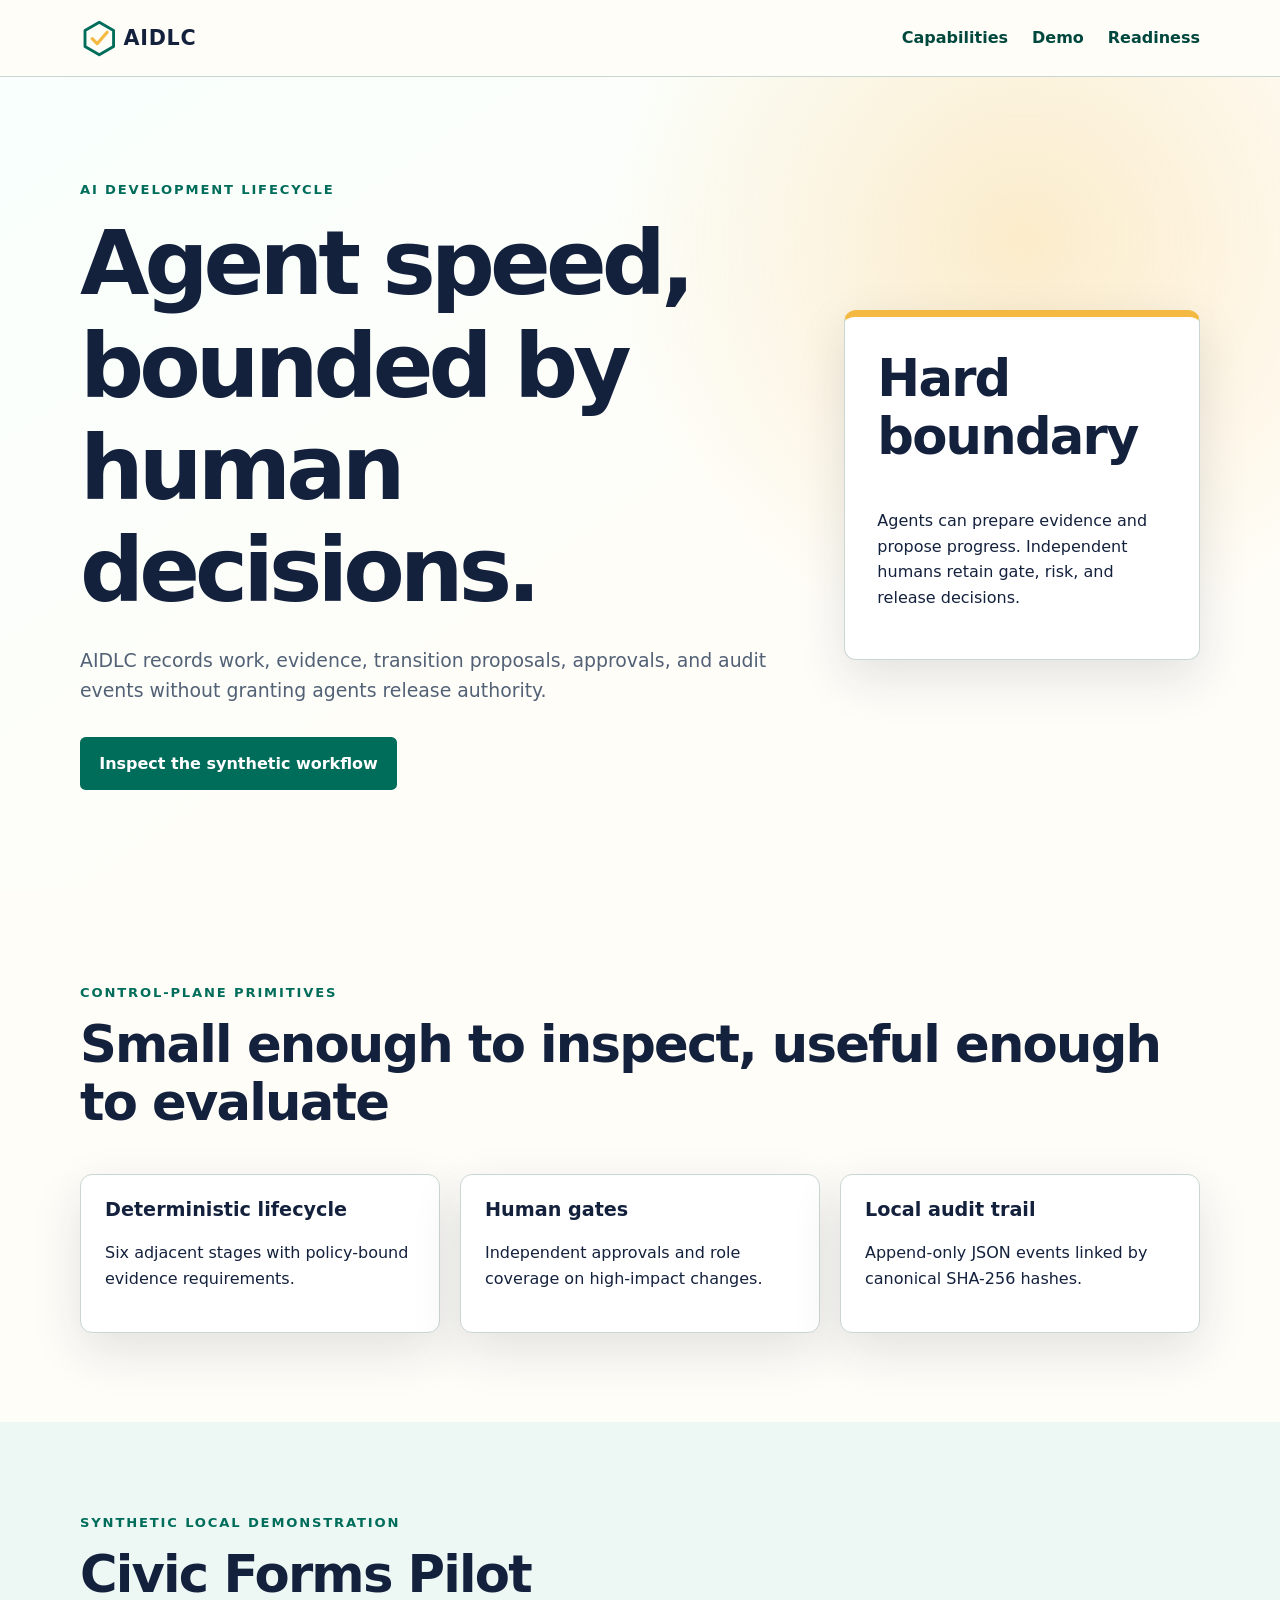
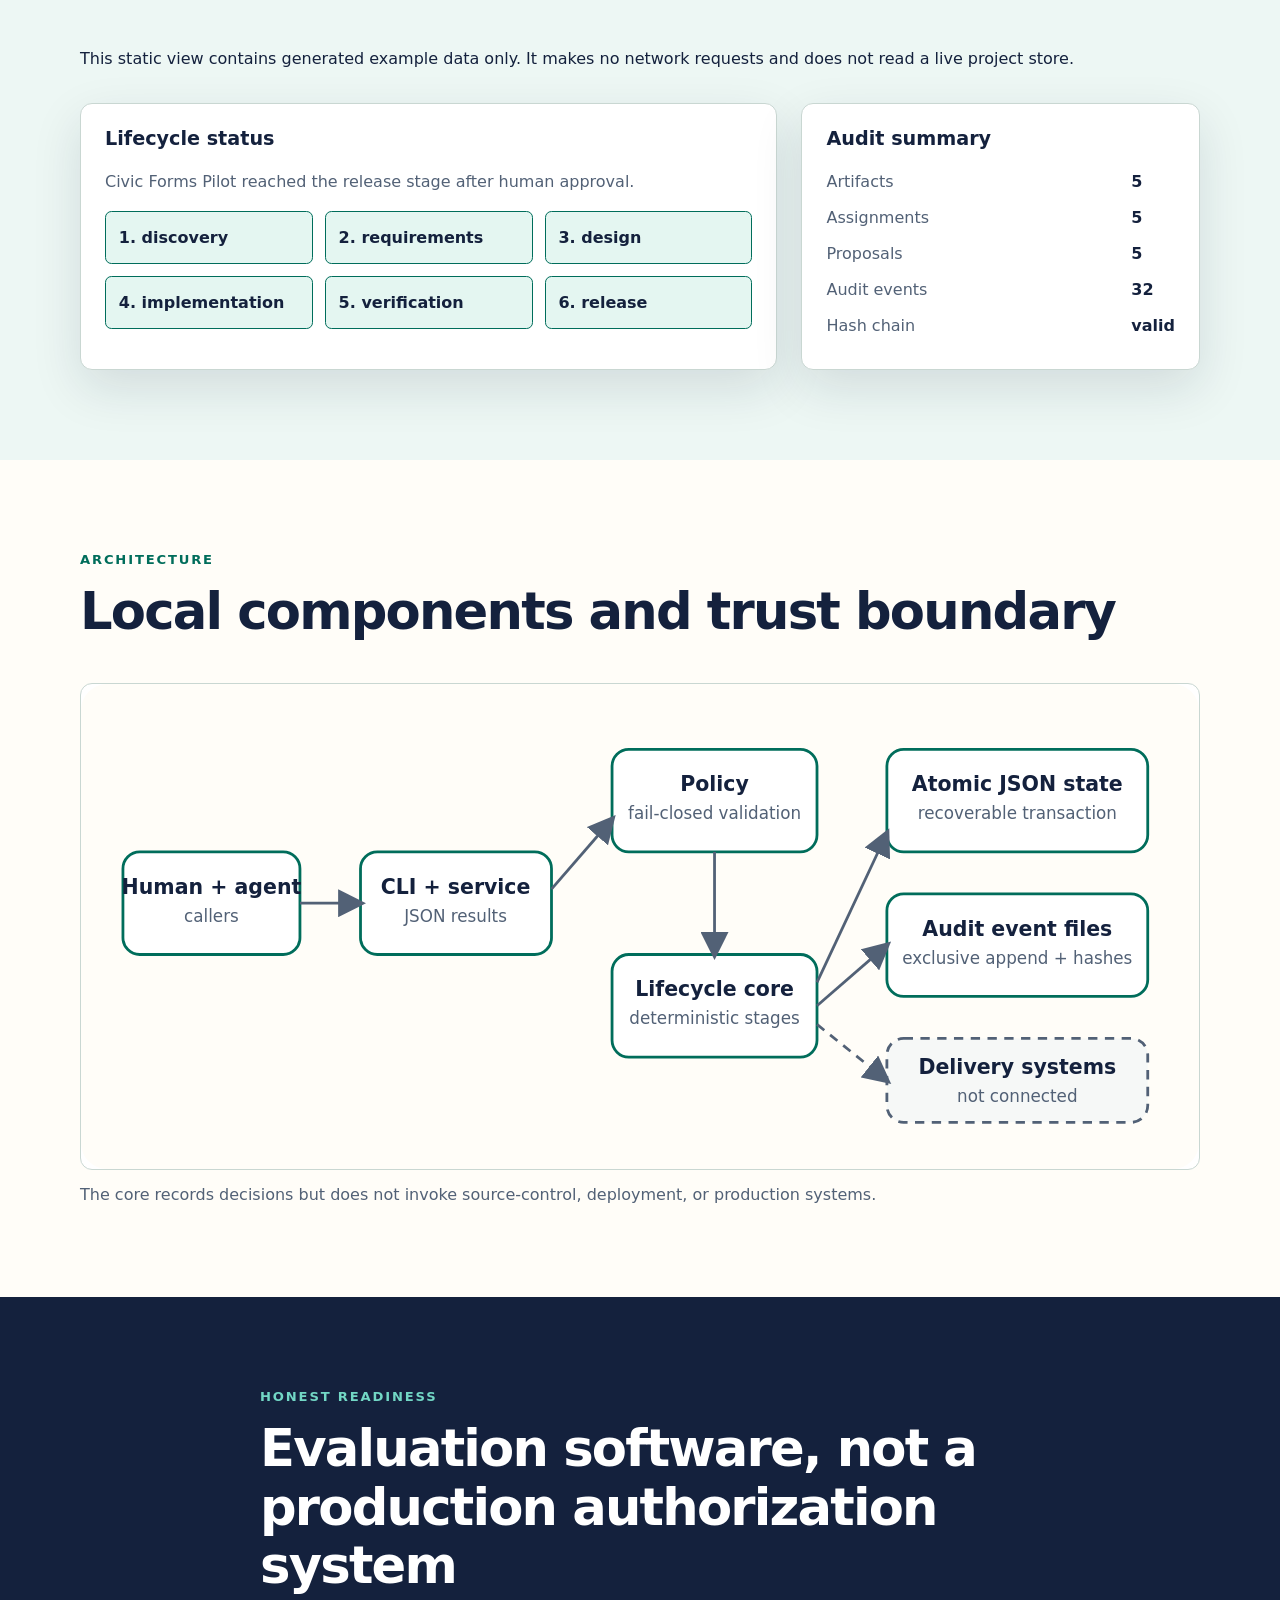
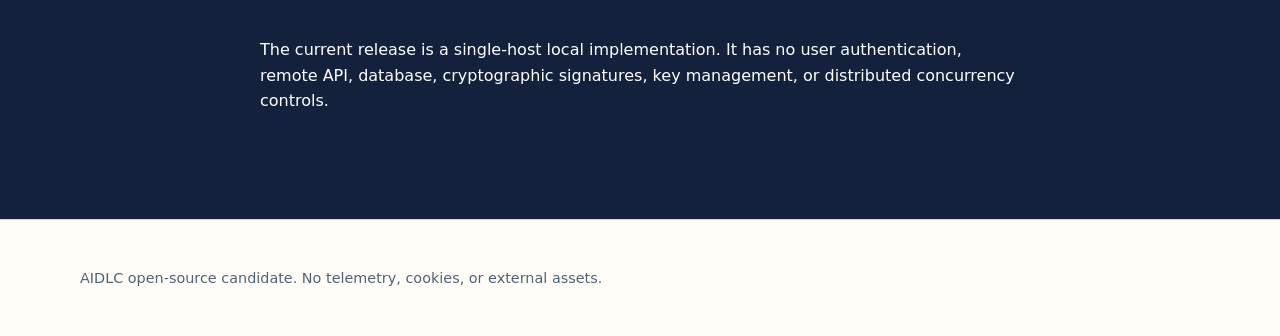
==== site/index.html @ c35879be "Initial clean-room AIDLC foundation" ====
<!doctype html>
<html lang="en">
  <head>
    <meta charset="utf-8">
    <meta name="viewport" content="width=device-width, initial-scale=1">
    <meta
      http-equiv="Content-Security-Policy"
      content="default-src 'self'; connect-src 'none'; img-src 'self'; object-src 'none'; base-uri 'none'; form-action 'none'"
    >
    <meta
      name="description"
      content="AIDLC is a local, human-governed control plane for agent-assisted software delivery."
    >
    <title>AIDLC | Human-governed software delivery</title>
    <link rel="icon" href="assets/aidlc-icon.svg" type="image/svg+xml">
    <link rel="stylesheet" href="styles.css">
    <script src="app.js" defer></script>
  </head>
  <body>
    <a class="skip-link" href="#main">Skip to main content</a>
    <header class="site-header">
      <div class="shell header-layout">
        <a class="brand" href="index.html" aria-label="AIDLC home">
          <img src="assets/aidlc-logo.svg" alt="AIDLC">
        </a>
        <nav aria-label="Primary navigation">
          <ul>
            <li><a href="#capabilities">Capabilities</a></li>
            <li><a href="#demo">Demo</a></li>
            <li><a href="#limits">Readiness</a></li>
          </ul>
        </nav>
      </div>
    </header>

    <main id="main">
      <section class="hero">
        <div class="shell hero-grid">
          <div>
            <p class="eyebrow">AI Development Lifecycle</p>
            <h1>Agent speed, bounded by human decisions.</h1>
            <p class="lede">
              AIDLC records work, evidence, transition proposals, approvals,
              and audit events without granting agents release authority.
            </p>
            <a class="button" href="#demo">Inspect the synthetic workflow</a>
          </div>
          <div class="principle-card" aria-labelledby="principle-title">
            <h2 id="principle-title">Hard boundary</h2>
            <p>
              Agents can prepare evidence and propose progress. Independent
              humans retain gate, risk, and release decisions.
            </p>
          </div>
        </div>
      </section>

      <section id="capabilities" class="section shell">
        <p class="eyebrow">Control-plane primitives</p>
        <h2>Small enough to inspect, useful enough to evaluate</h2>
        <div class="cards">
          <article>
            <h3>Deterministic lifecycle</h3>
            <p>Six adjacent stages with policy-bound evidence requirements.</p>
          </article>
          <article>
            <h3>Human gates</h3>
            <p>Independent approvals and role coverage on high-impact changes.</p>
          </article>
          <article>
            <h3>Local audit trail</h3>
            <p>Append-only JSON events linked by canonical SHA-256 hashes.</p>
          </article>
        </div>
      </section>

      <section id="demo" class="section section-tint">
        <div class="shell">
          <p class="eyebrow">Synthetic local demonstration</p>
          <h2>Civic Forms Pilot</h2>
          <p>
            This static view contains generated example data only. It makes no
            network requests and does not read a live project store.
          </p>
          <div class="demo-grid">
            <section class="status-panel" aria-labelledby="stage-heading">
              <h3 id="stage-heading">Lifecycle status</h3>
              <p id="stage-summary" class="stage-summary" aria-live="polite">
                Loading local example data.
              </p>
              <ol id="stage-list" class="stage-list"></ol>
            </section>
            <section class="status-panel" aria-labelledby="audit-heading">
              <h3 id="audit-heading">Audit summary</h3>
              <dl id="audit-summary" class="metric-list"></dl>
            </section>
          </div>
        </div>
      </section>

      <section class="section shell" aria-labelledby="architecture-heading">
        <p class="eyebrow">Architecture</p>
        <h2 id="architecture-heading">Local components and trust boundary</h2>
        <figure>
          <img
            class="architecture"
            src="assets/architecture.svg"
            alt="AIDLC architecture showing callers, policy service, lifecycle core, atomic state, and append-only audit events"
          >
          <figcaption>
            The core records decisions but does not invoke source-control,
            deployment, or production systems.
          </figcaption>
        </figure>
      </section>

      <section id="limits" class="section section-dark">
        <div class="shell narrow">
          <p class="eyebrow">Honest readiness</p>
          <h2>Evaluation software, not a production authorization system</h2>
          <p>
            The current release is a single-host local implementation. It has
            no user authentication, remote API, database, cryptographic
            signatures, key management, or distributed concurrency controls.
          </p>
        </div>
      </section>
    </main>

    <footer>
      <div class="shell">
        <p>AIDLC open-source candidate. No telemetry, cookies, or external assets.</p>
      </div>
    </footer>
  </body>
</html>
---- site/styles.css ----
:root {
  color-scheme: light;
  --ink: #14213d;
  --muted: #526176;
  --paper: #fffdf8;
  --tint: #edf7f4;
  --line: #c9d7d2;
  --accent: #006d5b;
  --accent-dark: #00483d;
  --warm: #f4b942;
  --white: #ffffff;
  --shadow: 0 18px 50px rgb(20 33 61 / 12%);
  font-family:
    Inter, ui-sans-serif, system-ui, -apple-system, BlinkMacSystemFont, "Segoe UI",
    sans-serif;
}

* {
  box-sizing: border-box;
}

html {
  scroll-behavior: smooth;
}

body {
  margin: 0;
  background: var(--paper);
  color: var(--ink);
  line-height: 1.6;
}

a {
  color: var(--accent-dark);
}

a:focus-visible,
button:focus-visible {
  outline: 3px solid var(--warm);
  outline-offset: 4px;
}

.skip-link {
  position: fixed;
  top: 0.75rem;
  left: 0.75rem;
  z-index: 10;
  padding: 0.75rem 1rem;
  transform: translateY(-160%);
  background: var(--white);
  color: var(--ink);
  border: 2px solid var(--ink);
}

.skip-link:focus {
  transform: translateY(0);
}

.shell {
  width: min(1120px, calc(100% - 2rem));
  margin-inline: auto;
}

.narrow {
  max-width: 760px;
}

.site-header {
  border-bottom: 1px solid var(--line);
  background: rgb(255 253 248 / 94%);
}

.header-layout {
  min-height: 4.75rem;
  display: flex;
  align-items: center;
  justify-content: space-between;
  gap: 2rem;
}

.brand img {
  display: block;
  width: 150px;
  height: auto;
}

nav ul {
  display: flex;
  gap: 1.5rem;
  padding: 0;
  margin: 0;
  list-style: none;
}

nav a {
  font-weight: 700;
  text-decoration: none;
}

.hero {
  padding: clamp(4rem, 8vw, 8rem) 0;
  background:
    radial-gradient(circle at 80% 20%, rgb(244 185 66 / 25%), transparent 26rem),
    linear-gradient(145deg, #f8fffc 0%, var(--paper) 62%);
}

.hero-grid {
  display: grid;
  grid-template-columns: minmax(0, 1.45fr) minmax(18rem, 0.75fr);
  gap: clamp(2rem, 6vw, 6rem);
  align-items: center;
}

.eyebrow {
  margin: 0 0 0.75rem;
  color: var(--accent);
  font-size: 0.82rem;
  font-weight: 800;
  letter-spacing: 0.14em;
  text-transform: uppercase;
}

h1,
h2,
h3 {
  line-height: 1.14;
}

h1 {
  max-width: 14ch;
  margin: 0;
  font-size: clamp(2.8rem, 7vw, 5.8rem);
  letter-spacing: -0.055em;
}

h2 {
  margin-top: 0;
  font-size: clamp(2rem, 4vw, 3.35rem);
  letter-spacing: -0.035em;
}

h3 {
  font-size: 1.2rem;
}

.lede {
  max-width: 58ch;
  margin: 1.5rem 0 2rem;
  color: var(--muted);
  font-size: 1.18rem;
}

.button {
  display: inline-block;
  padding: 0.85rem 1.2rem;
  border-radius: 0.35rem;
  background: var(--accent);
  color: var(--white);
  font-weight: 800;
  text-decoration: none;
}

.button:hover {
  background: var(--accent-dark);
}

.principle-card,
.status-panel,
.cards article {
  border: 1px solid var(--line);
  border-radius: 0.75rem;
  background: var(--white);
  box-shadow: var(--shadow);
}

.principle-card {
  padding: 2rem;
  border-top: 0.45rem solid var(--warm);
}

.section {
  padding: clamp(4rem, 7vw, 6.5rem) 0;
}

.section-tint {
  background: var(--tint);
}

.section-dark {
  background: var(--ink);
  color: var(--white);
}

.section-dark .eyebrow {
  color: #72d7c5;
}

.cards {
  display: grid;
  grid-template-columns: repeat(3, 1fr);
  gap: 1.25rem;
  margin-top: 2rem;
}

.cards article {
  padding: 1.5rem;
}

.cards h3 {
  margin-top: 0;
}

.demo-grid {
  display: grid;
  grid-template-columns: 1.4fr 0.8fr;
  gap: 1.5rem;
  margin-top: 2rem;
}

.status-panel {
  padding: 1.5rem;
}

.status-panel h3 {
  margin-top: 0;
}

.stage-summary {
  color: var(--muted);
}

.stage-list {
  display: grid;
  grid-template-columns: repeat(3, 1fr);
  gap: 0.75rem;
  padding: 0;
  list-style-position: inside;
}

.stage-list li {
  padding: 0.8rem;
  border: 1px solid var(--line);
  border-radius: 0.4rem;
  background: var(--paper);
  font-weight: 700;
}

.stage-list .complete {
  border-color: var(--accent);
  background: #e4f6f1;
}

.metric-list {
  display: grid;
  grid-template-columns: 1fr auto;
  gap: 0.65rem 1rem;
  margin: 0;
}

.metric-list div {
  display: contents;
}

.metric-list dt {
  color: var(--muted);
}

.metric-list dd {
  margin: 0;
  font-weight: 800;
}

figure {
  margin: 2rem 0 0;
}

.architecture {
  display: block;
  width: 100%;
  height: auto;
  border: 1px solid var(--line);
  border-radius: 0.75rem;
  background: var(--white);
}

figcaption {
  margin-top: 0.75rem;
  color: var(--muted);
}

footer {
  padding: 2rem 0;
  border-top: 1px solid var(--line);
  color: var(--muted);
  font-size: 0.9rem;
}

@media (max-width: 760px) {
  .header-layout,
  nav ul {
    align-items: flex-start;
  }

  .header-layout {
    padding: 1rem 0;
  }

  nav ul {
    gap: 0.5rem;
    flex-direction: column;
  }

  .hero-grid,
  .cards,
  .demo-grid {
    grid-template-columns: 1fr;
  }

  .stage-list {
    grid-template-columns: repeat(2, 1fr);
  }
}

@media (prefers-reduced-motion: reduce) {
  html {
    scroll-behavior: auto;
  }
}
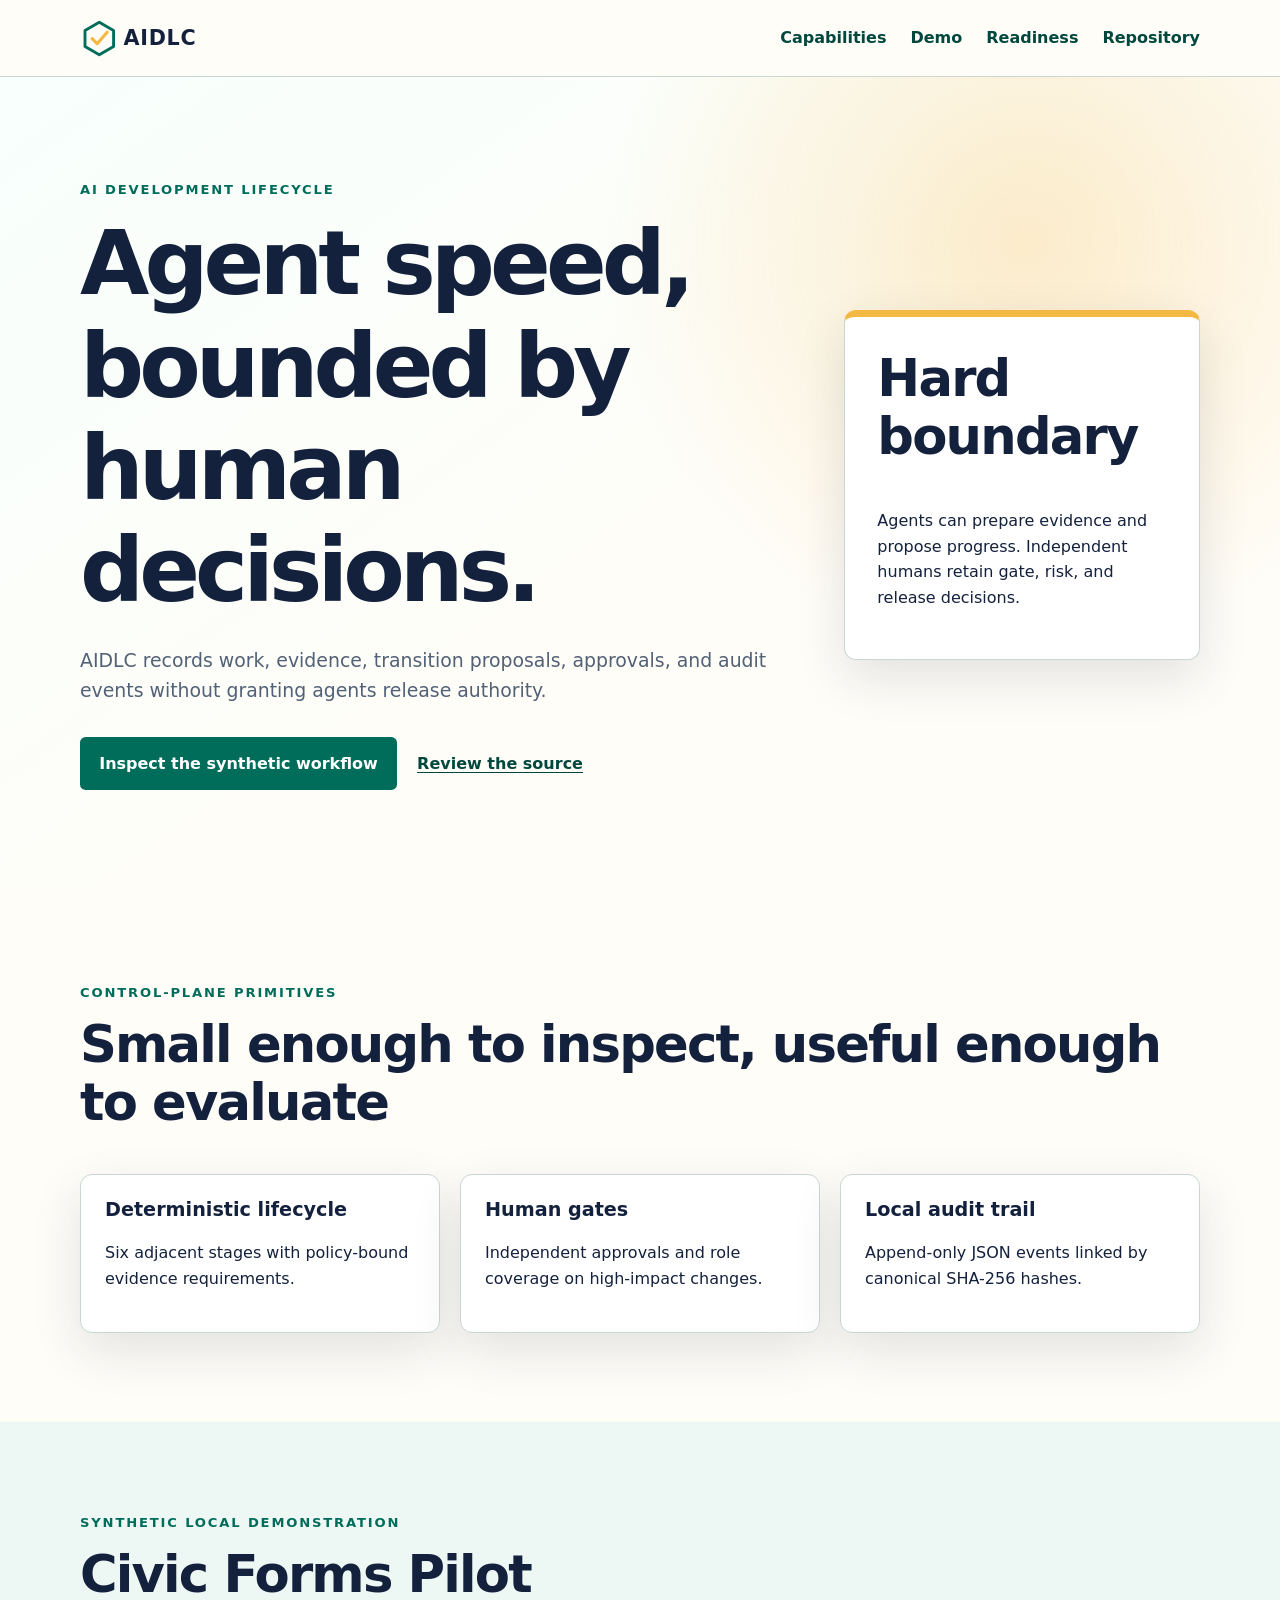
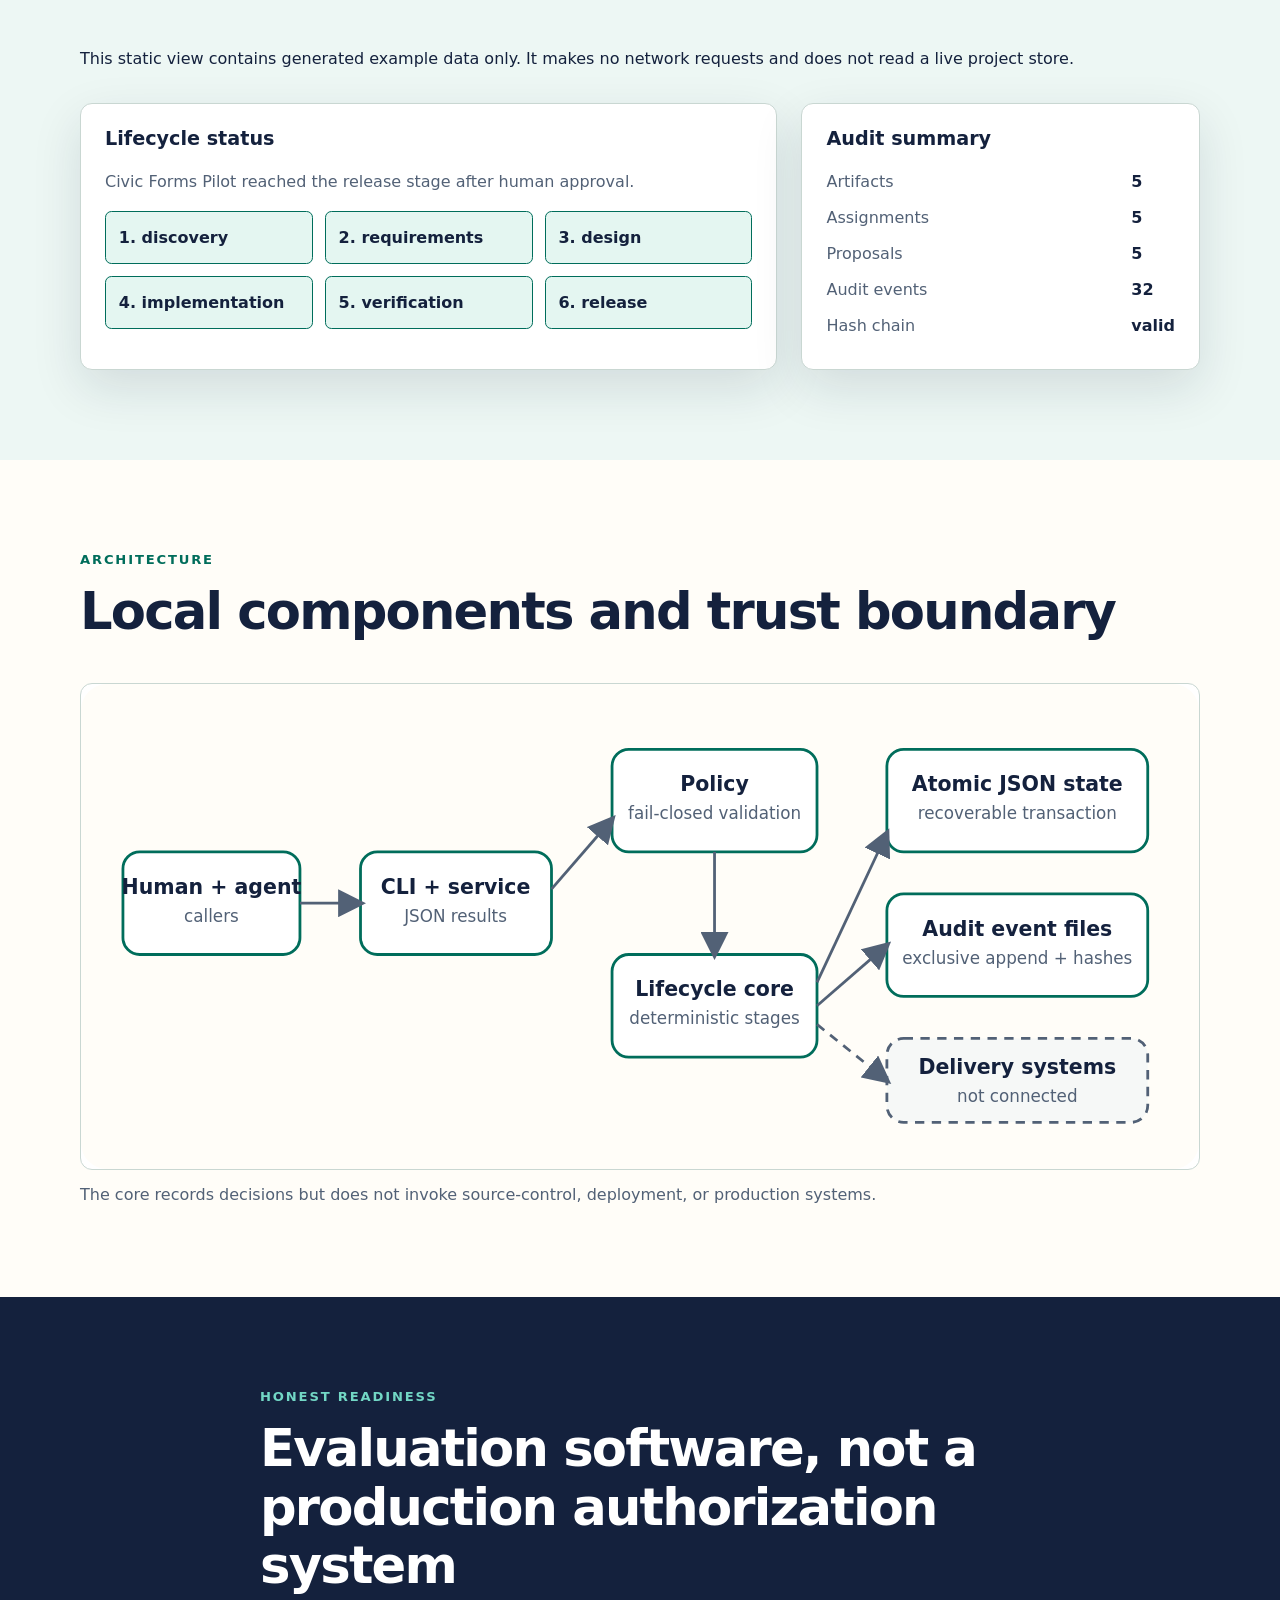
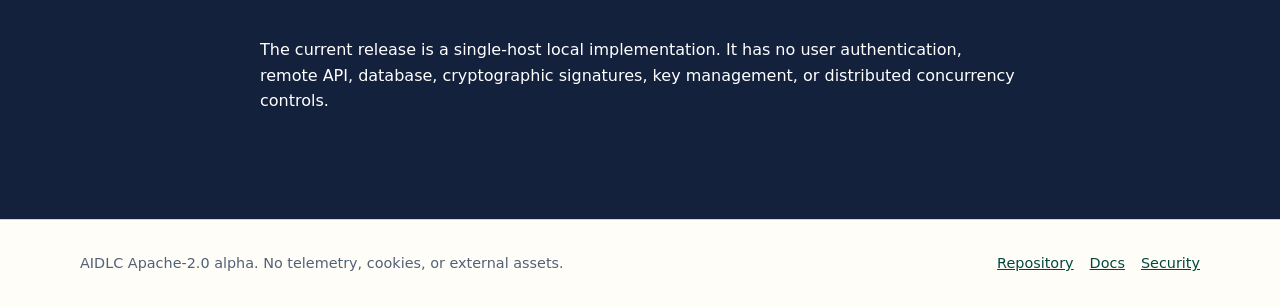
==== commit 59074239: "Harden open-source release artifacts" ====
--- a/site/index.html
+++ b/site/index.html
@@ -11,7 +11,20 @@
       name="description"
       content="AIDLC is a local, human-governed control plane for agent-assisted software delivery."
     >
+    <meta property="og:type" content="website">
+    <meta property="og:title" content="AIDLC | Human-governed software delivery">
+    <meta
+      property="og:description"
+      content="A local control plane that keeps agent-assisted delivery decisions under explicit human authority."
+    >
+    <meta property="og:url" content="https://hk-775.github.io/aidlc/">
+    <meta
+      property="og:image"
+      content="https://hk-775.github.io/aidlc/assets/architecture.svg"
+    >
+    <meta name="twitter:card" content="summary_large_image">
     <title>AIDLC | Human-governed software delivery</title>
+    <link rel="canonical" href="https://hk-775.github.io/aidlc/">
     <link rel="icon" href="assets/aidlc-icon.svg" type="image/svg+xml">
     <link rel="stylesheet" href="styles.css">
     <script src="app.js" defer></script>
@@ -28,6 +41,7 @@
             <li><a href="#capabilities">Capabilities</a></li>
             <li><a href="#demo">Demo</a></li>
             <li><a href="#limits">Readiness</a></li>
+            <li><a href="https://github.com/hk-775/aidlc">Repository</a></li>
           </ul>
         </nav>
       </div>
@@ -43,7 +57,12 @@
               AIDLC records work, evidence, transition proposals, approvals,
               and audit events without granting agents release authority.
             </p>
-            <a class="button" href="#demo">Inspect the synthetic workflow</a>
+            <div class="hero-actions">
+              <a class="button" href="#demo">Inspect the synthetic workflow</a>
+              <a class="text-link" href="https://github.com/hk-775/aidlc">
+                Review the source
+              </a>
+            </div>
           </div>
           <div class="principle-card" aria-labelledby="principle-title">
             <h2 id="principle-title">Hard boundary</h2>
@@ -128,8 +147,15 @@
     </main>
 
     <footer>
-      <div class="shell">
-        <p>AIDLC open-source candidate. No telemetry, cookies, or external assets.</p>
+      <div class="shell footer-layout">
+        <p>AIDLC Apache-2.0 alpha. No telemetry, cookies, or external assets.</p>
+        <ul class="footer-links">
+          <li><a href="https://github.com/hk-775/aidlc">Repository</a></li>
+          <li><a href="https://github.com/hk-775/aidlc/tree/main/docs">Docs</a></li>
+          <li>
+            <a href="https://github.com/hk-775/aidlc/security/policy">Security</a>
+          </li>
+        </ul>
       </div>
     </footer>
   </body>
--- a/site/styles.css
+++ b/site/styles.css
@@ -164,6 +164,18 @@
   background: var(--accent-dark);
 }
 
+.hero-actions {
+  display: flex;
+  align-items: center;
+  gap: 1.25rem;
+  flex-wrap: wrap;
+}
+
+.text-link {
+  font-weight: 800;
+  text-underline-offset: 0.2em;
+}
+
 .principle-card,
 .status-panel,
 .cards article {
@@ -295,14 +307,38 @@
   font-size: 0.9rem;
 }
 
+.footer-layout {
+  display: flex;
+  align-items: center;
+  justify-content: space-between;
+  gap: 1rem 2rem;
+}
+
+.footer-layout p {
+  margin: 0;
+}
+
+.footer-links {
+  display: flex;
+  gap: 1rem;
+  padding: 0;
+  margin: 0;
+  list-style: none;
+}
+
 @media (max-width: 760px) {
   .header-layout,
+  .footer-layout,
   nav ul {
     align-items: flex-start;
   }
 
   .header-layout {
     padding: 1rem 0;
+  }
+
+  .footer-layout {
+    flex-direction: column;
   }
 
   nav ul {
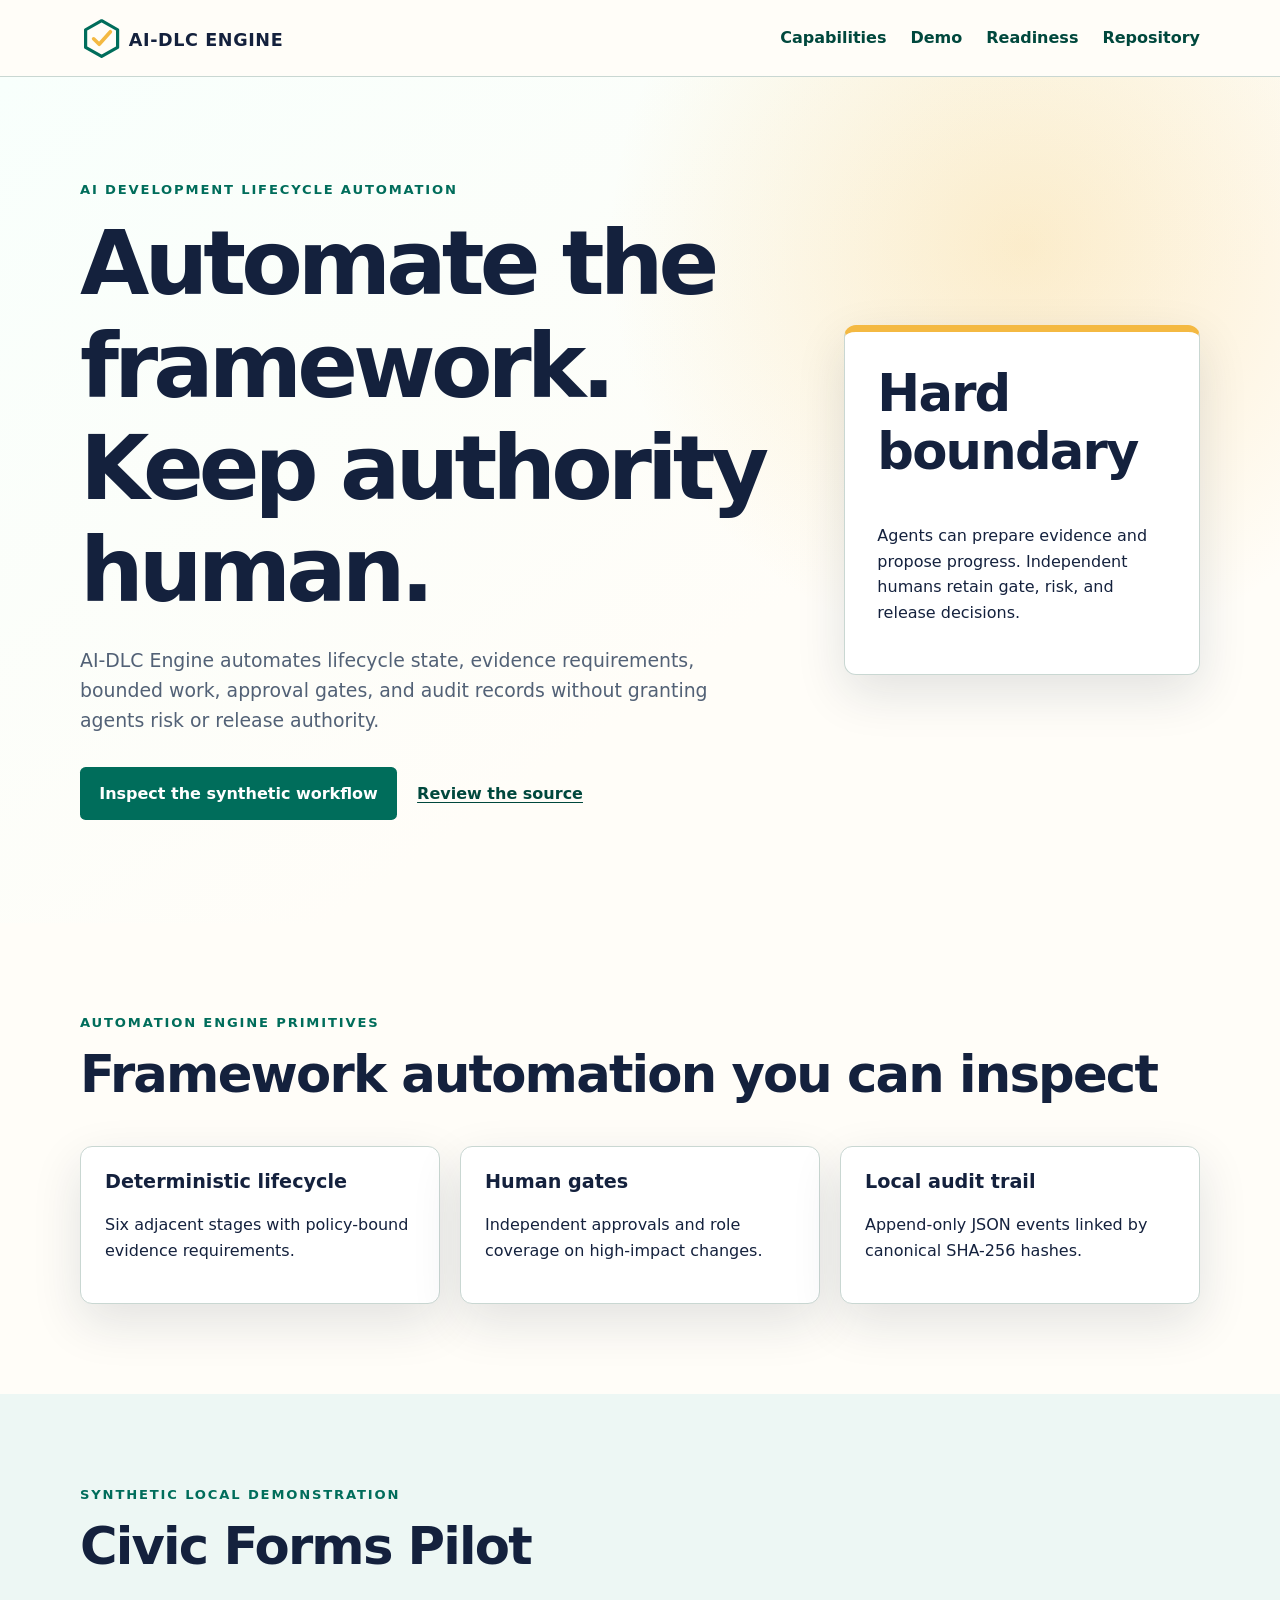
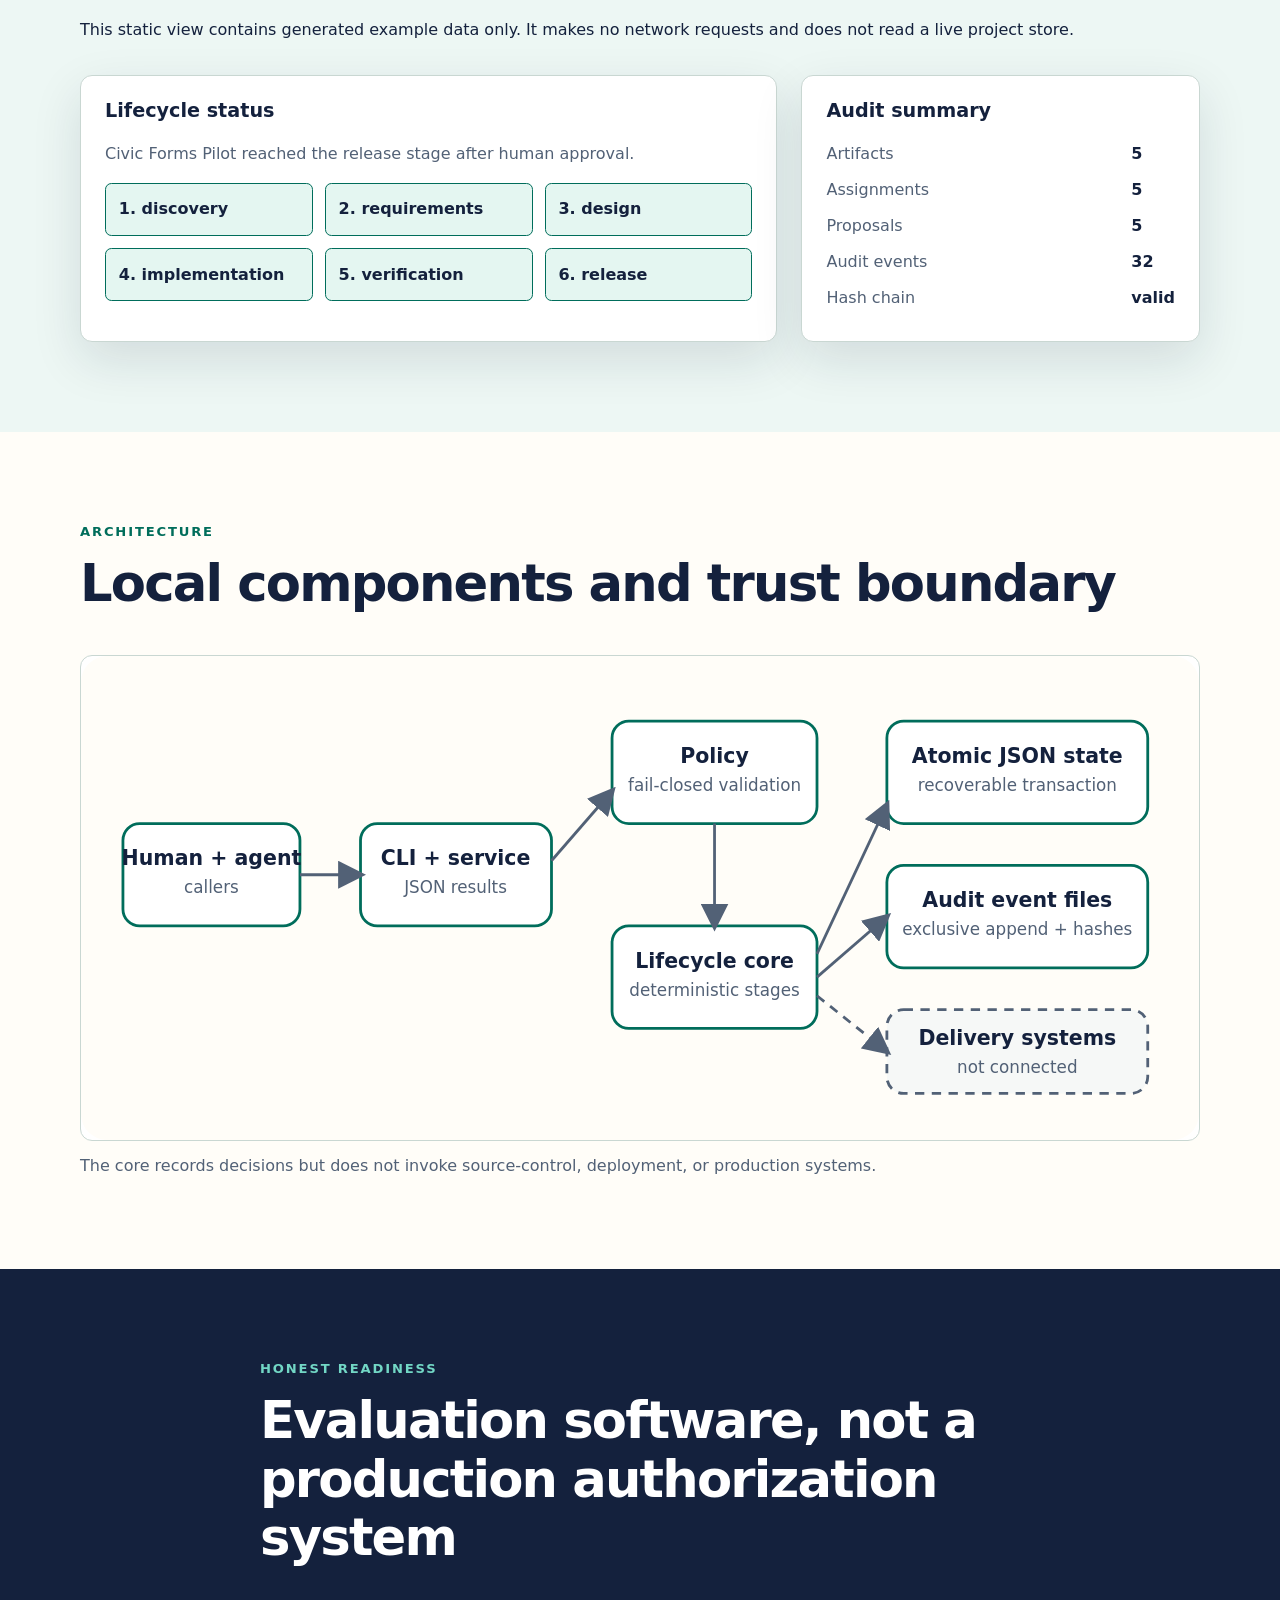
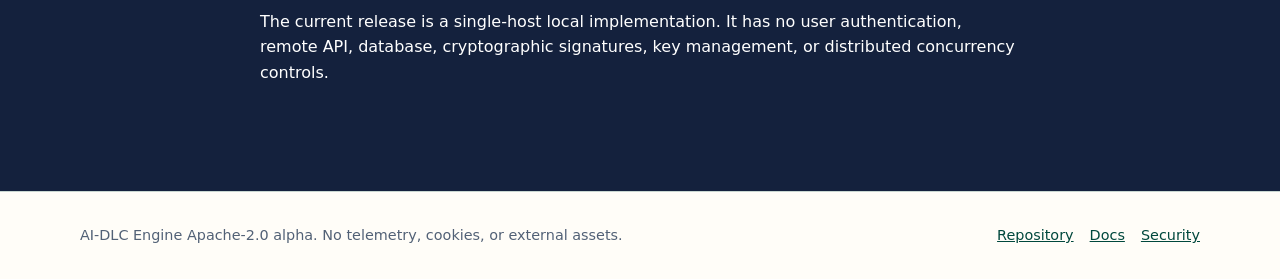
==== commit 5e0723de: "Rename to AI-DLC Engine and harden release security" ====
--- a/site/index.html
+++ b/site/index.html
@@ -9,23 +9,23 @@
     >
     <meta
       name="description"
-      content="AIDLC is a local, human-governed control plane for agent-assisted software delivery."
+      content="The human-governed automation engine for the AI Development Lifecycle."
     >
     <meta property="og:type" content="website">
-    <meta property="og:title" content="AIDLC | Human-governed software delivery">
+    <meta property="og:title" content="AI-DLC Engine | Human-governed lifecycle automation">
     <meta
       property="og:description"
-      content="A local control plane that keeps agent-assisted delivery decisions under explicit human authority."
+      content="Automate lifecycle state, evidence, work assignments, approval gates, and audit records while keeping authority human."
     >
-    <meta property="og:url" content="https://hk-775.github.io/aidlc/">
+    <meta property="og:url" content="https://hk-775.github.io/aidlc-engine/">
     <meta
       property="og:image"
-      content="https://hk-775.github.io/aidlc/assets/architecture.svg"
+      content="https://hk-775.github.io/aidlc-engine/assets/architecture.svg"
     >
     <meta name="twitter:card" content="summary_large_image">
-    <title>AIDLC | Human-governed software delivery</title>
-    <link rel="canonical" href="https://hk-775.github.io/aidlc/">
-    <link rel="icon" href="assets/aidlc-icon.svg" type="image/svg+xml">
+    <title>AI-DLC Engine | Human-governed lifecycle automation</title>
+    <link rel="canonical" href="https://hk-775.github.io/aidlc-engine/">
+    <link rel="icon" href="assets/aidlc-engine-icon.svg" type="image/svg+xml">
     <link rel="stylesheet" href="styles.css">
     <script src="app.js" defer></script>
   </head>
@@ -33,15 +33,15 @@
     <a class="skip-link" href="#main">Skip to main content</a>
     <header class="site-header">
       <div class="shell header-layout">
-        <a class="brand" href="index.html" aria-label="AIDLC home">
-          <img src="assets/aidlc-logo.svg" alt="AIDLC">
+        <a class="brand" href="index.html" aria-label="AI-DLC Engine home">
+          <img src="assets/aidlc-engine-logo.svg" alt="AI-DLC Engine">
         </a>
         <nav aria-label="Primary navigation">
           <ul>
             <li><a href="#capabilities">Capabilities</a></li>
             <li><a href="#demo">Demo</a></li>
             <li><a href="#limits">Readiness</a></li>
-            <li><a href="https://github.com/hk-775/aidlc">Repository</a></li>
+            <li><a href="https://github.com/hk-775/aidlc-engine">Repository</a></li>
           </ul>
         </nav>
       </div>
@@ -51,15 +51,16 @@
       <section class="hero">
         <div class="shell hero-grid">
           <div>
-            <p class="eyebrow">AI Development Lifecycle</p>
-            <h1>Agent speed, bounded by human decisions.</h1>
+            <p class="eyebrow">AI Development Lifecycle automation</p>
+            <h1>Automate the framework. Keep authority human.</h1>
             <p class="lede">
-              AIDLC records work, evidence, transition proposals, approvals,
-              and audit events without granting agents release authority.
+              AI-DLC Engine automates lifecycle state, evidence requirements,
+              bounded work, approval gates, and audit records without granting
+              agents risk or release authority.
             </p>
             <div class="hero-actions">
               <a class="button" href="#demo">Inspect the synthetic workflow</a>
-              <a class="text-link" href="https://github.com/hk-775/aidlc">
+              <a class="text-link" href="https://github.com/hk-775/aidlc-engine">
                 Review the source
               </a>
             </div>
@@ -75,8 +76,8 @@
       </section>
 
       <section id="capabilities" class="section shell">
-        <p class="eyebrow">Control-plane primitives</p>
-        <h2>Small enough to inspect, useful enough to evaluate</h2>
+        <p class="eyebrow">Automation engine primitives</p>
+        <h2>Framework automation you can inspect</h2>
         <div class="cards">
           <article>
             <h3>Deterministic lifecycle</h3>
@@ -124,7 +125,7 @@
           <img
             class="architecture"
             src="assets/architecture.svg"
-            alt="AIDLC architecture showing callers, policy service, lifecycle core, atomic state, and append-only audit events"
+            alt="AI-DLC Engine architecture showing callers, policy service, lifecycle core, atomic state, and append-only audit events"
           >
           <figcaption>
             The core records decisions but does not invoke source-control,
@@ -148,12 +149,15 @@
 
     <footer>
       <div class="shell footer-layout">
-        <p>AIDLC Apache-2.0 alpha. No telemetry, cookies, or external assets.</p>
+        <p>
+          AI-DLC Engine Apache-2.0 alpha. No telemetry, cookies, or external
+          assets.
+        </p>
         <ul class="footer-links">
-          <li><a href="https://github.com/hk-775/aidlc">Repository</a></li>
-          <li><a href="https://github.com/hk-775/aidlc/tree/main/docs">Docs</a></li>
+          <li><a href="https://github.com/hk-775/aidlc-engine">Repository</a></li>
+          <li><a href="https://github.com/hk-775/aidlc-engine/tree/main/docs">Docs</a></li>
           <li>
-            <a href="https://github.com/hk-775/aidlc/security/policy">Security</a>
+            <a href="https://github.com/hk-775/aidlc-engine/security/policy">Security</a>
           </li>
         </ul>
       </div>
--- a/site/styles.css
+++ b/site/styles.css
@@ -80,7 +80,7 @@
 
 .brand img {
   display: block;
-  width: 150px;
+  width: 240px;
   height: auto;
 }
 
@@ -337,6 +337,10 @@
     padding: 1rem 0;
   }
 
+  .brand img {
+    width: min(220px, 60vw);
+  }
+
   .footer-layout {
     flex-direction: column;
   }
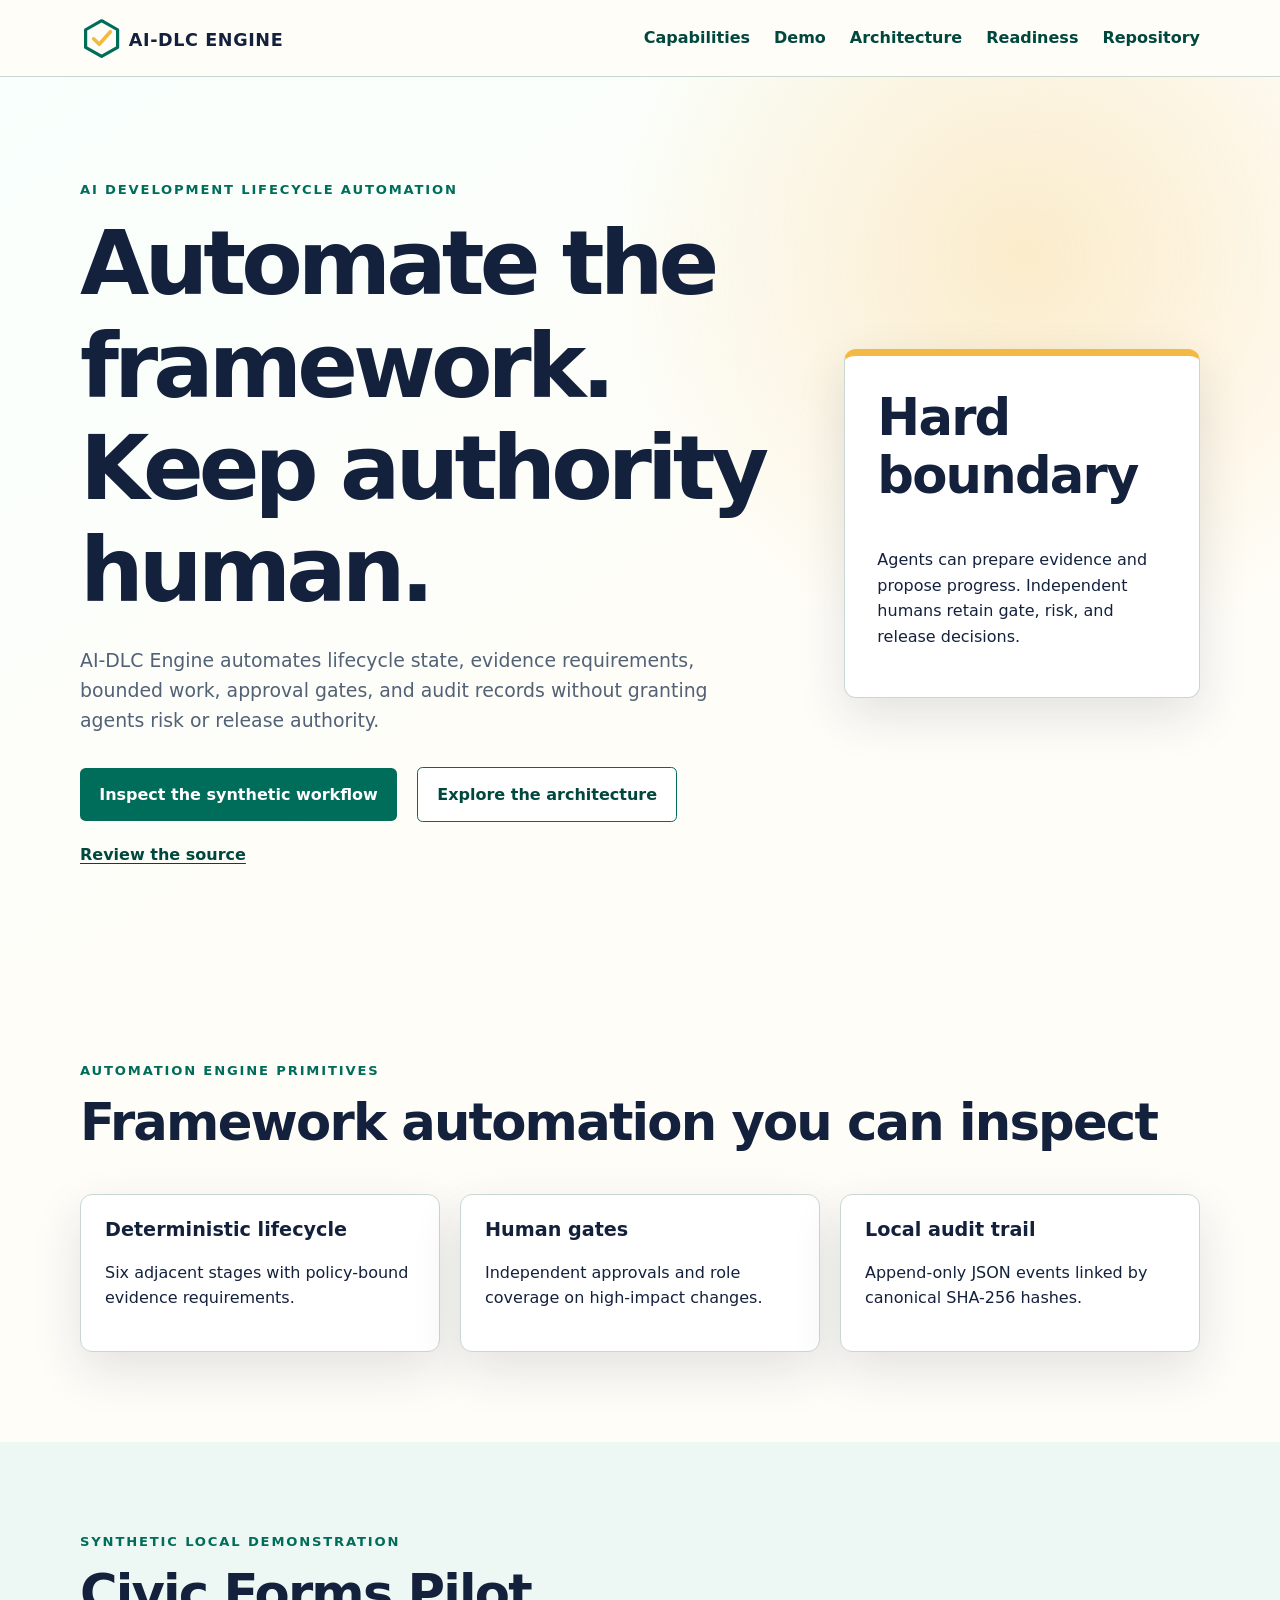
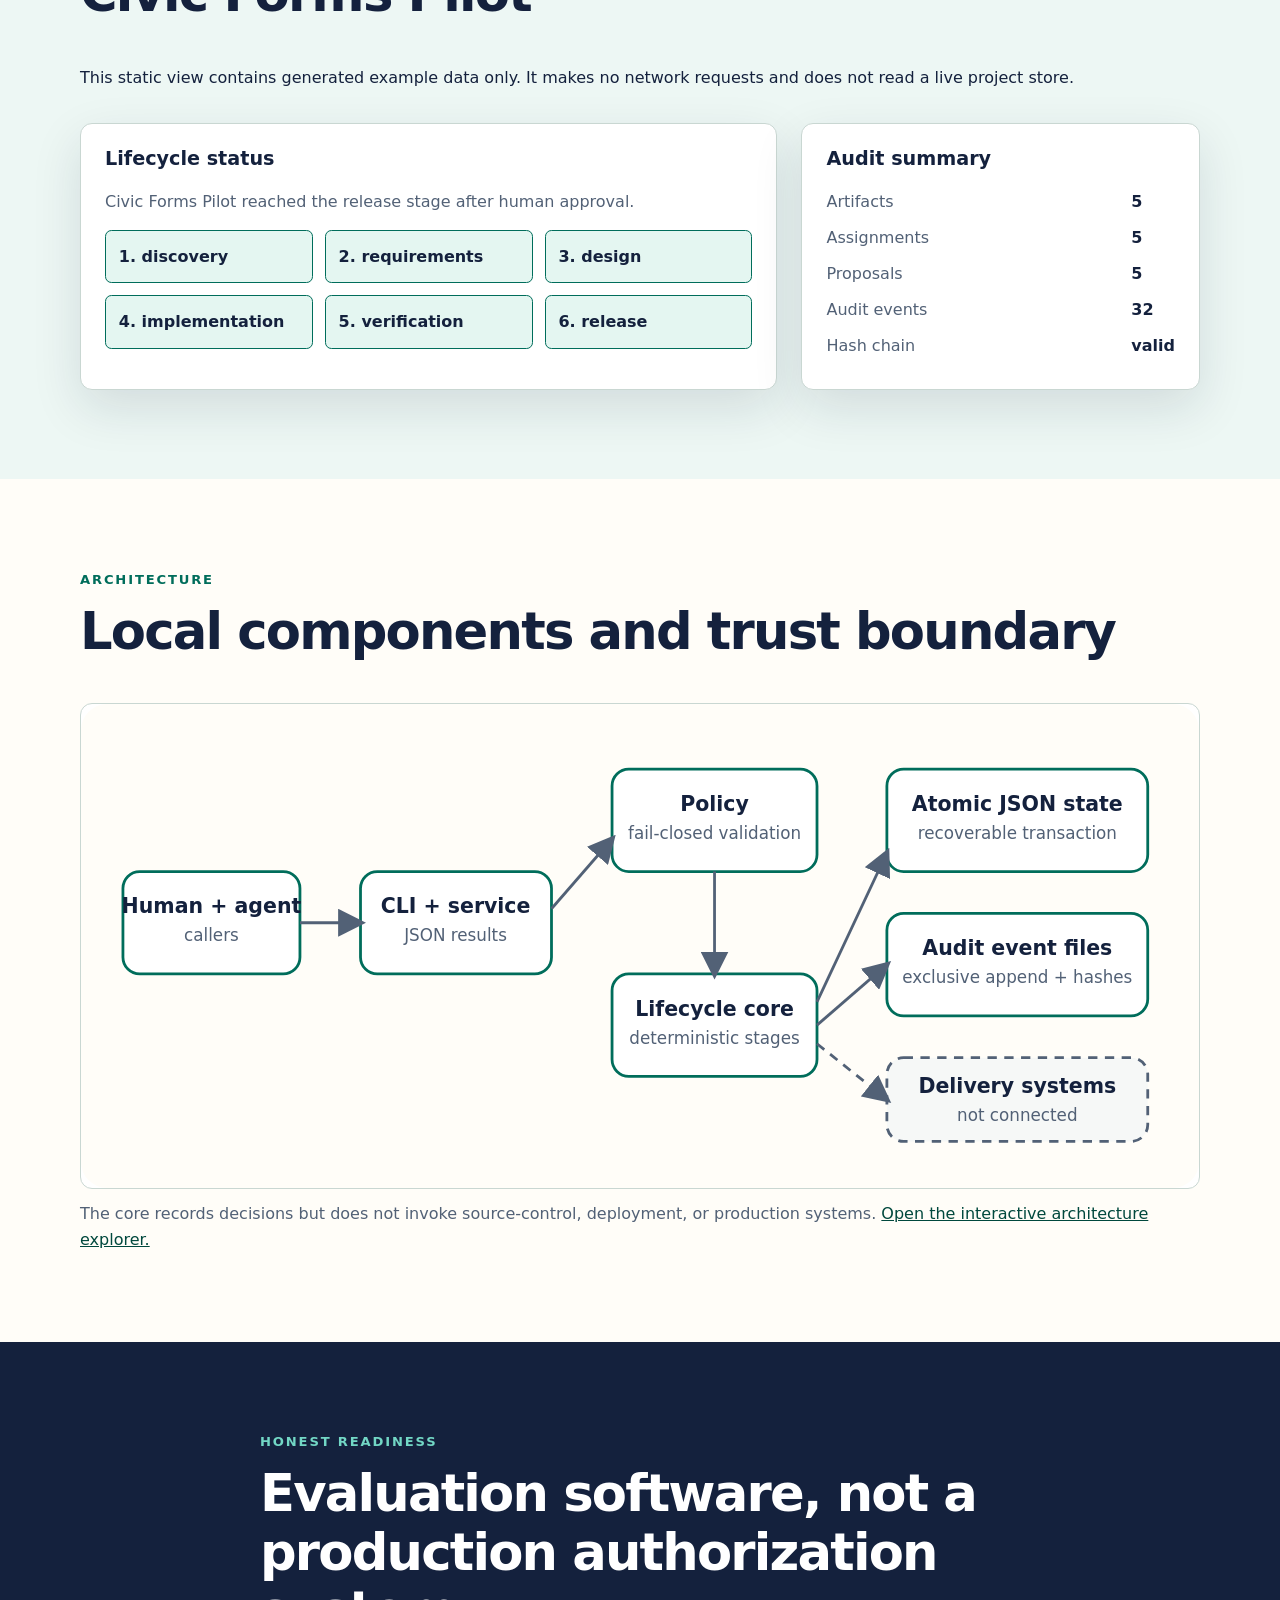
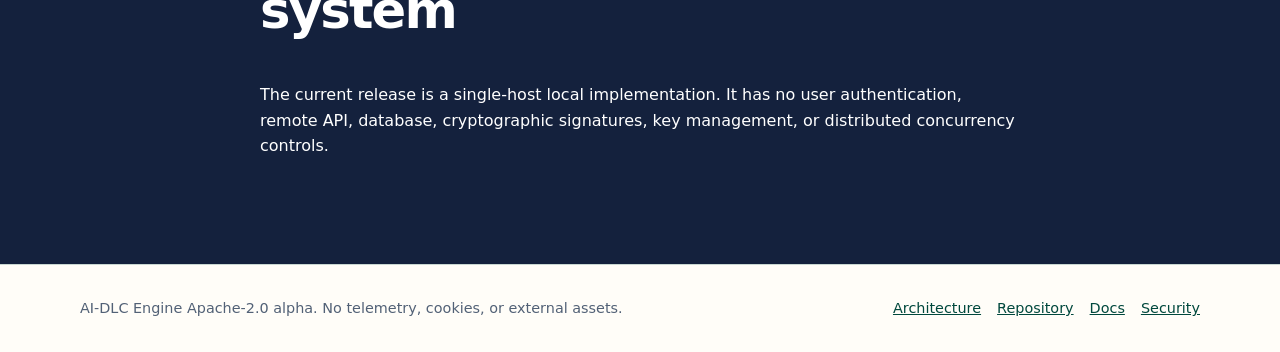
==== commit b0207853: "Add public architecture explorer and artifact parity" ====
--- a/site/index.html
+++ b/site/index.html
@@ -20,7 +20,7 @@
     <meta property="og:url" content="https://hk-775.github.io/aidlc-engine/">
     <meta
       property="og:image"
-      content="https://hk-775.github.io/aidlc-engine/assets/architecture.svg"
+      content="https://hk-775.github.io/aidlc-engine/assets/architecture.png"
     >
     <meta name="twitter:card" content="summary_large_image">
     <title>AI-DLC Engine | Human-governed lifecycle automation</title>
@@ -40,6 +40,7 @@
           <ul>
             <li><a href="#capabilities">Capabilities</a></li>
             <li><a href="#demo">Demo</a></li>
+            <li><a href="architecture.html">Architecture</a></li>
             <li><a href="#limits">Readiness</a></li>
             <li><a href="https://github.com/hk-775/aidlc-engine">Repository</a></li>
           </ul>
@@ -60,6 +61,9 @@
             </p>
             <div class="hero-actions">
               <a class="button" href="#demo">Inspect the synthetic workflow</a>
+              <a class="button secondary" href="architecture.html">
+                Explore the architecture
+              </a>
               <a class="text-link" href="https://github.com/hk-775/aidlc-engine">
                 Review the source
               </a>
@@ -130,6 +134,7 @@
           <figcaption>
             The core records decisions but does not invoke source-control,
             deployment, or production systems.
+            <a href="architecture.html">Open the interactive architecture explorer.</a>
           </figcaption>
         </figure>
       </section>
@@ -154,6 +159,7 @@
           assets.
         </p>
         <ul class="footer-links">
+          <li><a href="architecture.html">Architecture</a></li>
           <li><a href="https://github.com/hk-775/aidlc-engine">Repository</a></li>
           <li><a href="https://github.com/hk-775/aidlc-engine/tree/main/docs">Docs</a></li>
           <li>
--- a/site/styles.css
+++ b/site/styles.css
@@ -97,6 +97,11 @@
   text-decoration: none;
 }
 
+nav a:hover,
+nav a[aria-current="page"] {
+  color: var(--accent);
+}
+
 .hero {
   padding: clamp(4rem, 8vw, 8rem) 0;
   background:
@@ -164,6 +169,16 @@
   background: var(--accent-dark);
 }
 
+.button.secondary {
+  border: 1px solid var(--accent);
+  background: var(--white);
+  color: var(--accent-dark);
+}
+
+.button.secondary:hover {
+  background: var(--tint);
+}
+
 .hero-actions {
   display: flex;
   align-items: center;
@@ -297,6 +312,256 @@
 
 figcaption {
   margin-top: 0.75rem;
+  color: var(--muted);
+}
+
+.section-copy {
+  max-width: 70ch;
+  color: var(--muted);
+}
+
+.architecture-hero {
+  padding: clamp(4rem, 8vw, 7rem) 0;
+  border-bottom: 1px solid var(--line);
+  background:
+    radial-gradient(circle at 85% 15%, rgb(244 185 66 / 22%), transparent 24rem),
+    linear-gradient(145deg, #f8fffc 0%, var(--paper) 68%);
+}
+
+.architecture-hero h1 {
+  max-width: 16ch;
+}
+
+.architecture-workbench {
+  margin-top: 2rem;
+  overflow: hidden;
+  border: 1px solid var(--line);
+  border-radius: 0.75rem;
+  background: var(--white);
+  box-shadow: var(--shadow);
+}
+
+.scenario-tabs {
+  display: flex;
+  gap: 0.5rem;
+  overflow-x: auto;
+  padding: 1rem;
+  border-bottom: 1px solid var(--line);
+}
+
+.scenario-button,
+.flow-controls button {
+  border: 1px solid var(--line);
+  border-radius: 0.35rem;
+  background: var(--white);
+  color: var(--ink);
+  font: inherit;
+  font-weight: 800;
+  cursor: pointer;
+}
+
+.scenario-button {
+  padding: 0.65rem 0.9rem;
+}
+
+.scenario-button.active {
+  border-color: var(--ink);
+  background: var(--ink);
+  color: var(--white);
+}
+
+.workbench-heading {
+  display: flex;
+  align-items: flex-start;
+  justify-content: space-between;
+  gap: 1.5rem;
+  padding: 1.5rem;
+}
+
+.workbench-heading h3 {
+  margin: 0;
+  font-size: clamp(1.4rem, 3vw, 2rem);
+}
+
+.workbench-summary {
+  max-width: 68ch;
+  margin-bottom: 0;
+  color: var(--muted);
+}
+
+.flow-controls {
+  display: flex;
+  flex: 0 0 auto;
+  gap: 0.4rem;
+}
+
+.flow-controls button {
+  min-height: 2.5rem;
+  padding: 0.55rem 0.75rem;
+}
+
+.flow-controls button:hover:not(:disabled) {
+  border-color: var(--accent);
+  color: var(--accent-dark);
+}
+
+.flow-controls button:disabled {
+  cursor: default;
+  opacity: 0.45;
+}
+
+.architecture-steps {
+  display: grid;
+  grid-template-columns: repeat(auto-fit, minmax(9rem, 1fr));
+  gap: 0.65rem;
+  padding: 0 1.5rem;
+  margin: 0;
+  list-style: none;
+}
+
+.architecture-step {
+  width: 100%;
+  min-height: 7.5rem;
+  padding: 0.9rem;
+  border: 1px solid var(--line);
+  border-radius: 0.5rem;
+  background: var(--paper);
+  color: var(--muted);
+  text-align: left;
+  cursor: pointer;
+}
+
+.architecture-step span,
+.architecture-step strong,
+.architecture-step small {
+  display: block;
+}
+
+.architecture-step span {
+  width: 1.7rem;
+  height: 1.7rem;
+  display: grid;
+  place-items: center;
+  border-radius: 50%;
+  background: var(--line);
+  color: var(--ink);
+  font-size: 0.75rem;
+  font-weight: 800;
+}
+
+.architecture-step strong {
+  margin-top: 0.7rem;
+  color: var(--ink);
+}
+
+.architecture-step small {
+  margin-top: 0.3rem;
+}
+
+.architecture-step.complete {
+  border-color: #72b8aa;
+  background: #e4f6f1;
+}
+
+.architecture-step.active {
+  border-color: var(--accent);
+  box-shadow: 0 0 0 2px var(--accent);
+}
+
+.architecture-step.active span {
+  background: var(--accent);
+  color: var(--white);
+}
+
+.step-detail {
+  min-height: 10rem;
+  padding: 1.5rem;
+  margin: 1.5rem;
+  border-left: 0.4rem solid var(--warm);
+  border-radius: 0.4rem;
+  background: #fff8e6;
+}
+
+.step-detail h3 {
+  margin: 0;
+  font-size: 1.4rem;
+}
+
+.step-detail p:last-child {
+  max-width: 72ch;
+  margin-bottom: 0;
+}
+
+.step-position {
+  margin: 0 0 0.45rem;
+  color: #795b18;
+  font-size: 0.78rem;
+  font-weight: 800;
+  letter-spacing: 0.08em;
+  text-transform: uppercase;
+}
+
+.component-grid,
+.boundary-grid,
+.download-grid {
+  display: grid;
+  grid-template-columns: repeat(3, 1fr);
+  gap: 1rem;
+  margin-top: 2rem;
+}
+
+.component-grid article,
+.boundary-grid article {
+  padding: 1.5rem;
+  border: 1px solid var(--line);
+  border-radius: 0.75rem;
+}
+
+.component-grid article {
+  background: var(--white);
+  box-shadow: var(--shadow);
+}
+
+.component-grid h3,
+.boundary-grid h3 {
+  margin-top: 0;
+}
+
+.boundary-grid article {
+  border-color: rgb(255 255 255 / 22%);
+  background: rgb(255 255 255 / 7%);
+}
+
+.boundary-grid p {
+  color: #d9e0ed;
+}
+
+.download-grid {
+  grid-template-columns: repeat(4, 1fr);
+}
+
+.download-grid a {
+  min-height: 8rem;
+  padding: 1.25rem;
+  border: 1px solid var(--line);
+  border-radius: 0.75rem;
+  background: var(--white);
+  color: var(--ink);
+  text-decoration: none;
+  box-shadow: var(--shadow);
+}
+
+.download-grid a:hover {
+  border-color: var(--accent);
+}
+
+.download-grid strong,
+.download-grid span {
+  display: block;
+}
+
+.download-grid span {
+  margin-top: 0.5rem;
   color: var(--muted);
 }
 
@@ -352,8 +617,23 @@
 
   .hero-grid,
   .cards,
-  .demo-grid {
+  .demo-grid,
+  .component-grid,
+  .boundary-grid,
+  .download-grid {
     grid-template-columns: 1fr;
+  }
+
+  .workbench-heading {
+    flex-direction: column;
+  }
+
+  .flow-controls {
+    width: 100%;
+  }
+
+  .flow-controls button {
+    flex: 1;
   }
 
   .stage-list {
